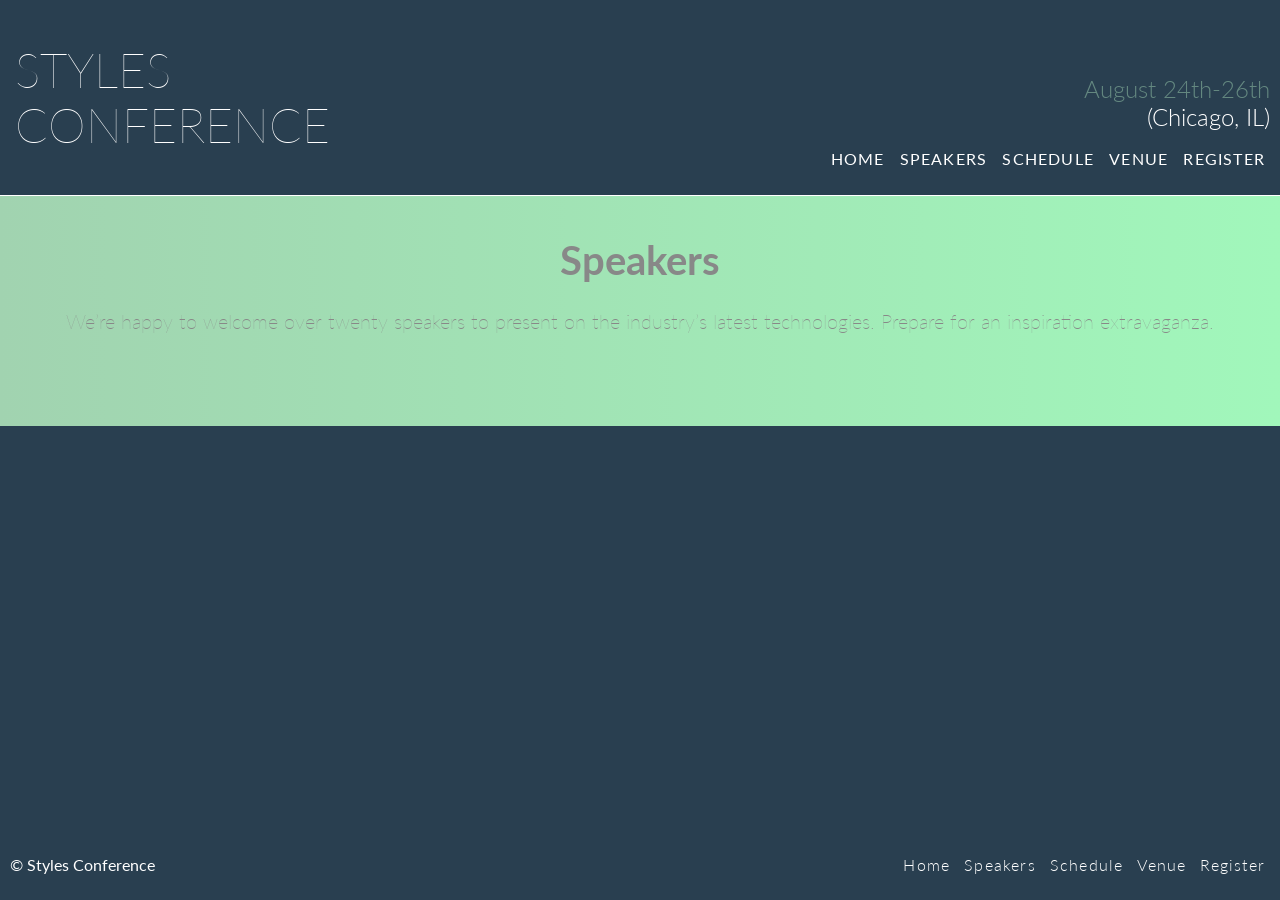
==== speakers.html @ 6d33dbda "add global css styles" ====
<!DOCTYPE html>
<html>

<head>
  <meta charset="utf-8">
  <meta name="viewport" content="width=device-width, initial-scale=1">
  <title>Speakers</title>
  <link rel="stylesheet" href="styles/normalize.css">
  <link rel="stylesheet" href="styles/global.css">
  <link rel="stylesheet" href="styles/main.css">
</head>

<body>
  <!--Header-->
  <header class="header flex-static">
    <div class="header-left">
      <h1 class="header-logo"><a href="index.html">Styles<br> Conference</a></h1>
    </div>
    <div class="header-right">
      <h2 class="header-dates">August 24th-26th <br><a href="venue.html">(Chicago, IL)</a></h2>
      <nav class="header-nav">
        <ul>
          <li><a href="/index.html">HOME</a></li>
          <li><a href="/speakers.html">SPEAKERS</a></li>
          <li><a href="/schedule.html">SCHEDULE</a></li>
          <li> <a href="/venue.html">VENUE</a></li>
          <li><a href="/register.html">REGISTER</a></li>
        </ul>
      </nav>
    </div>
  </header>

  <section id="hero-box">
  <h1>Speakers</h1>
  <p>We’re happy to welcome over twenty speakers to present on the industry’s latest technologies. Prepare for an inspiration extravaganza.</p>
  </section>
  <main>

  </main>

  <!--Footer-->
  <footer class="footer-box flex-static">
    <div class="footer-left">
      <p>&copy; Styles Conference</p>
    </div>
    <nav class="footer-nav footer-right">
      <ul>
        <li><a href="/index.html">Home</a></li>
        <li><a href="/speakers.html">Speakers</a></li>
        <li><a href="/schedule.html">Schedule</a></li>
        <li><a href="/venue.html">Venue</a></li>
        <li><a href="/register.html">Register</a></li>
      </ul>
    </nav>
  </footer>

</body>

</html>
---- styles/global.css ----
@import url('https://fonts.googleapis.com/css2?family=Lato:wght@100;300&display=swap');

 :root {
   --sea-green: #648880;
   --bg-blue: #293f50;
   --gray: #888;
   --cool-gray: #a9b2b9;
 }

 main {
   background-color: white;
 }

 /*GLOBAL SETS*/
 body {
   width: 100%;
   font-family: 'Lato', sans-serif;
   background-color: var(--bg-blue);
   color: white;
   box-sizing: content-box;
   min-height: 100vh;
   display: flex;
   flex-direction: column;
 }

 a {
   color: white;
 }

 a:hover {
   color: #648880;
 }

 img {
   width: 100%;
 }

 nav ul li {
   margin: 5px;
   letter-spacing: 1.2px;
 }

 .flex-static {
   display: flex;
   justify-content: space-between;
   align-items: flex-end;
 }

 /*HEADER SETS*/
 .header {
   min-height: 100px;
   border-bottom: 1px solid white;
   padding: 10px;
 }

 .header-left {}

 .header-right {
   text-align: right;
 }

 .header-logo {
   font-size: 48px;
   font-weight: 100;
   text-transform: uppercase;
   margin-left: 5px;
 }

 .header-dates {
   font-weight: 300;
   color: #648880;
 }

 .header-nav {
   letter-spacing: 1.2px;
   min-width: 50%;
 }

 /*FOOTER SETS*/
 .footer-box {
   font-size: 16px;
   padding: 10px;
   margin-top: auto;
 }

 .footer-left {}

 .footer-nav {
   font-weight: 300;
 }
---- styles/main.css ----
@import url('https://fonts.googleapis.com/css2?family=Lato:wght@100;300&display=swap');

:root {
  --sea-green: #648880;
  --bg-blue: #293f50;
  --gray: #888;
  --cool-gray: #a9b2b9;
}

/*INDEX SETS*/
#hero-box {
  background: linear-gradient(to right, #a1d3b0, #a1f7bb);
  font-weight: 100;
  text-align: center;
  font-size: 20px;
  color: var(--gray);
  min-height: 200px;
  padding: 15px;
}

#hero-content h2 {
  font-weight: 300;
  color: var(--sea-green);
}

.btn {
  border: 1px solid white;
  padding: 15px;
  border-radius: 10px;
  margin: 0 auto;
  width: 50%;
}

.btn a {
  color: var(--sea-green);
  font-weight: 300;
}

.btn:hover {
  background-color: var(--cool-gray);
}

.main-flex {
  display: flex;
  background-color: white;
  text-align: center;
  color: var(--cool-gray);
  justify-content: space-around;
  align-items: center;
  font-weight: 300;
  min-height: 400px;
}

.main-flex h3 {
  color: var(--sea-green);
}

.conf-card {
  width: 40%;
  padding: 10px;
}
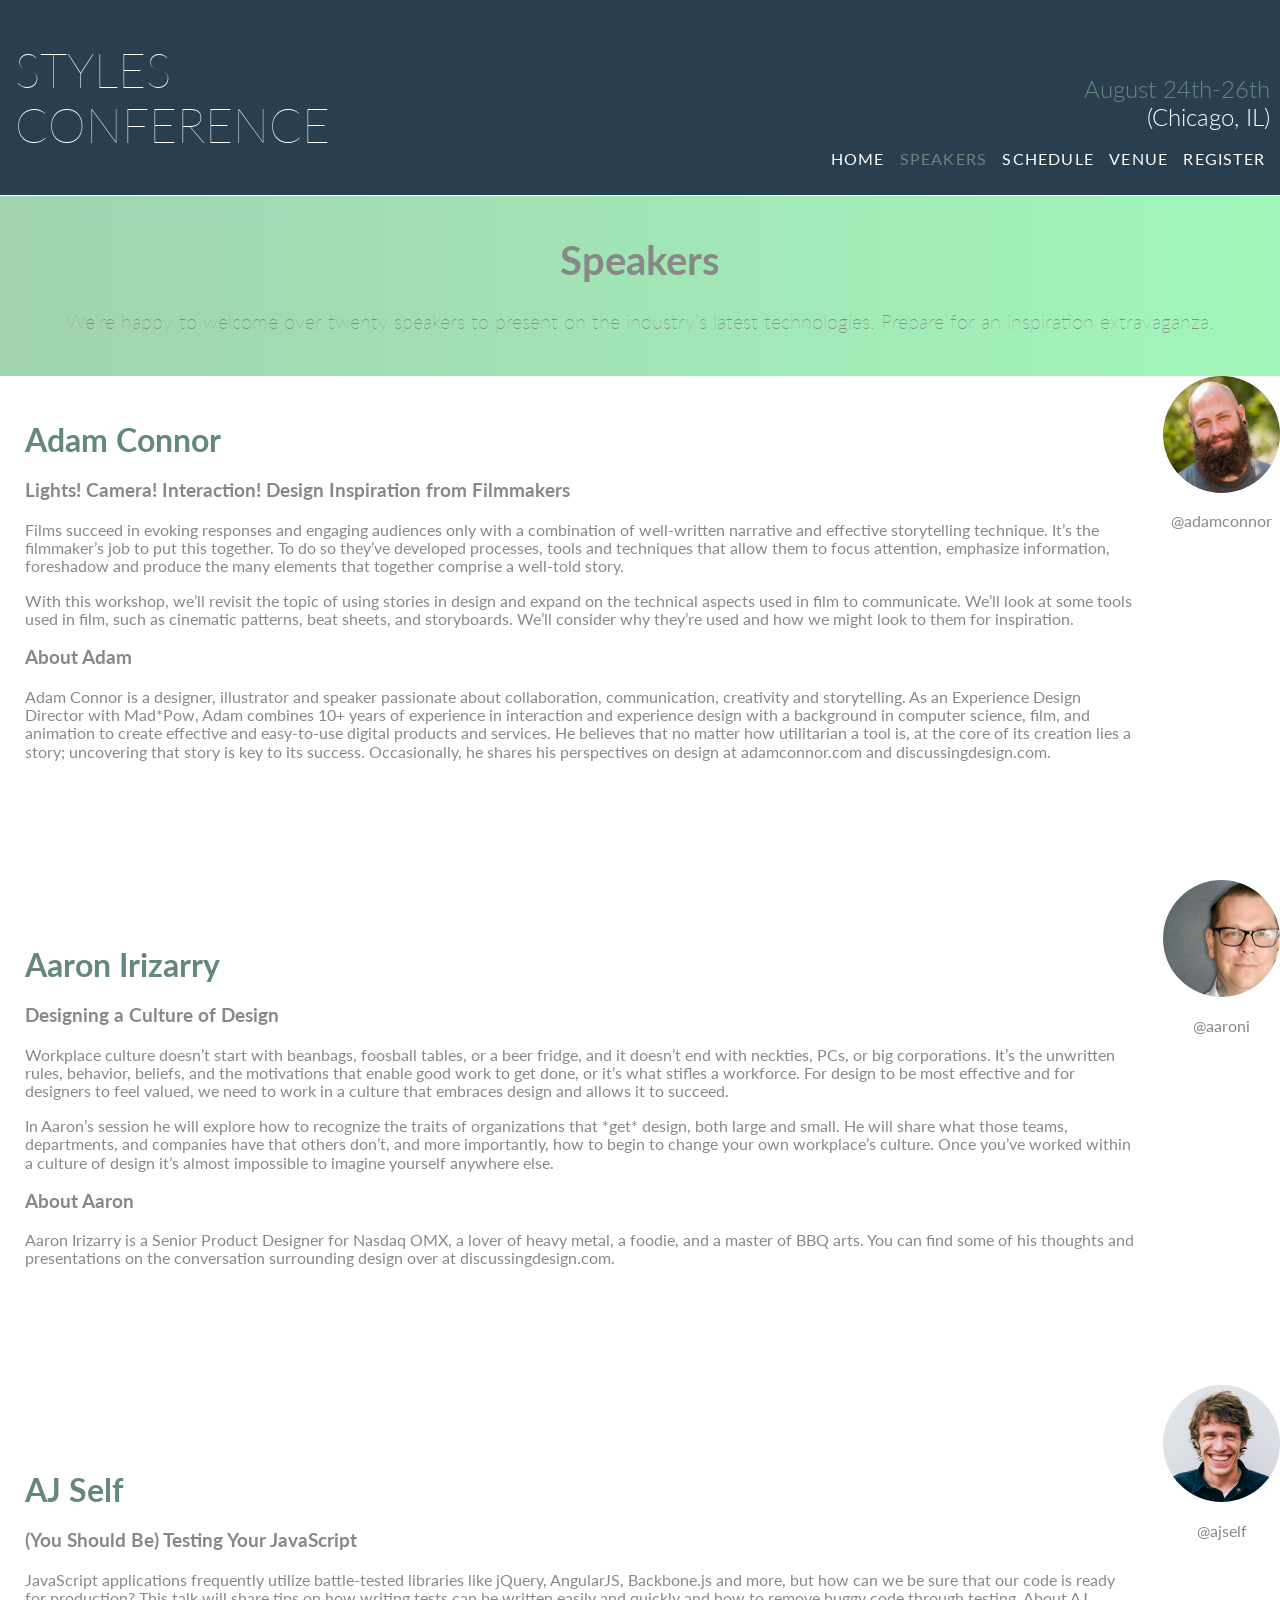
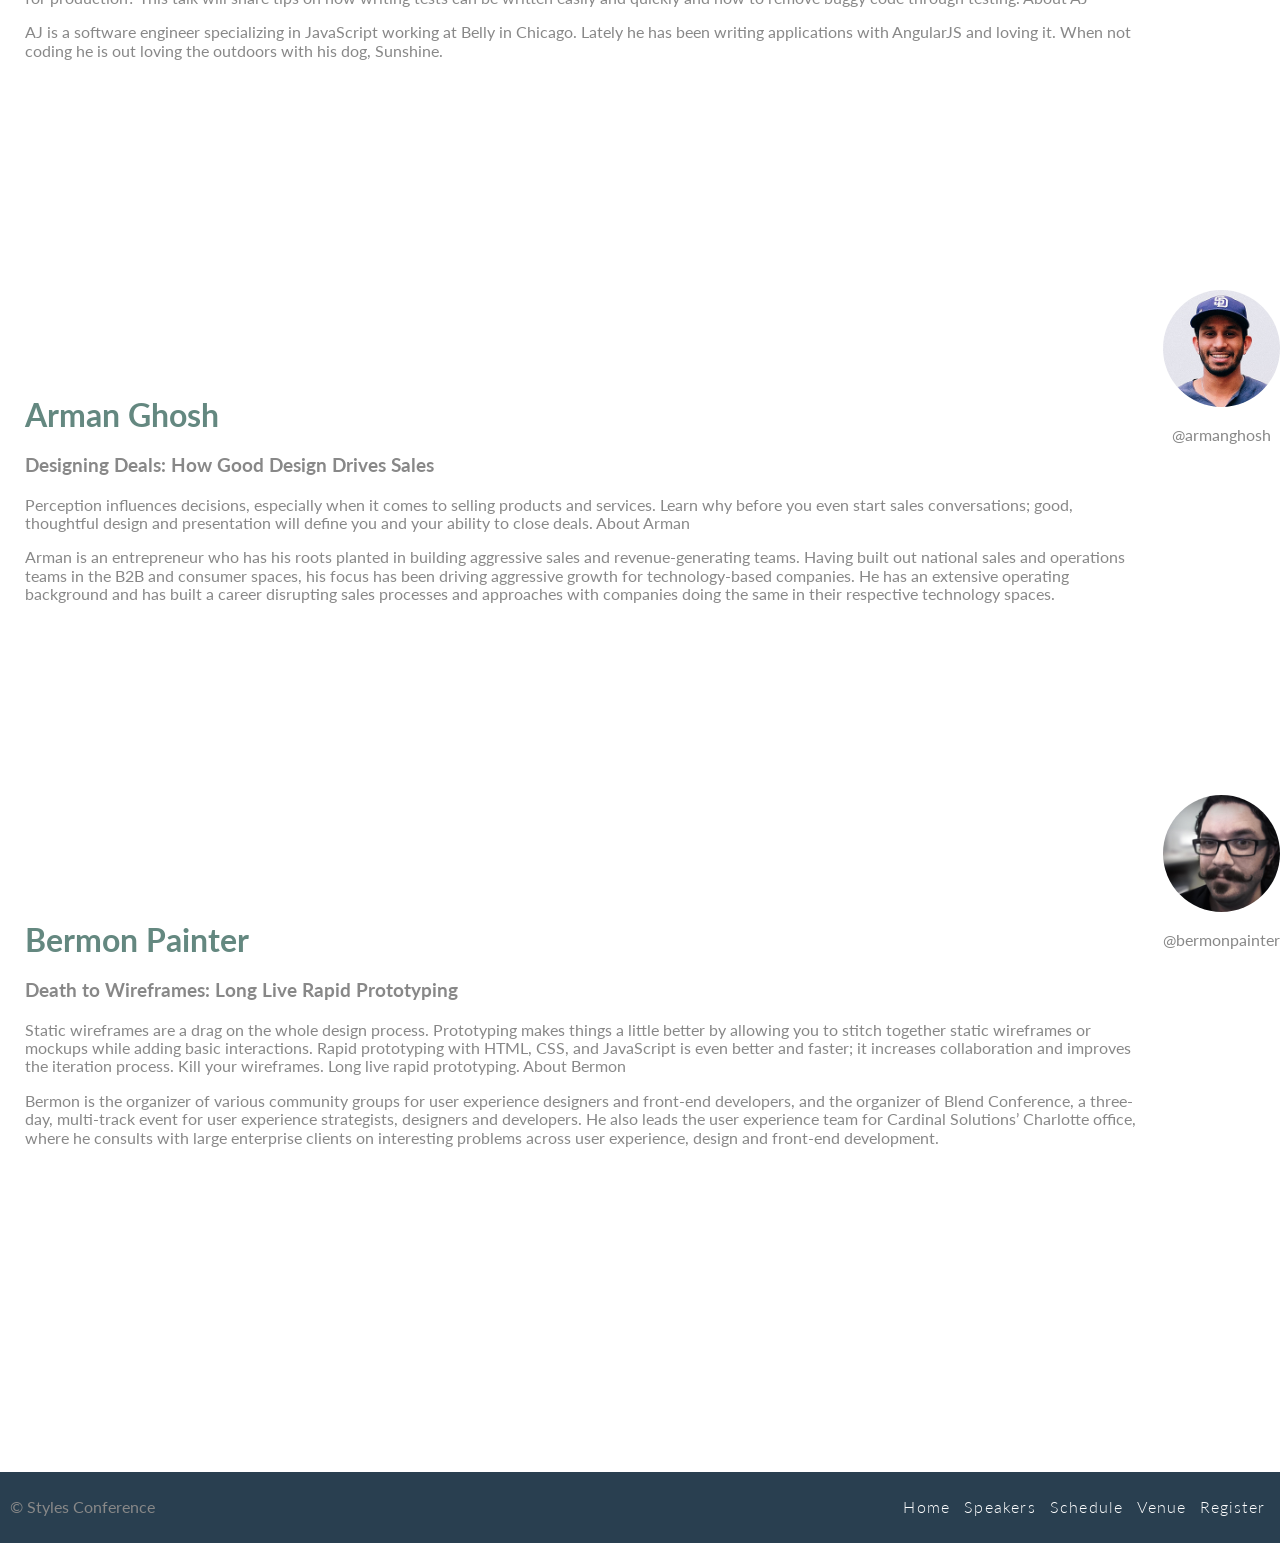
==== commit 46a2dee0: "add other pages and css styles" ====
--- a/speakers.html
+++ b/speakers.html
@@ -21,7 +21,7 @@
       <nav class="header-nav">
         <ul>
           <li><a href="/index.html">HOME</a></li>
-          <li><a href="/speakers.html">SPEAKERS</a></li>
+          <li><a href="/speakers.html" class="current-page">SPEAKERS</a></li>
           <li><a href="/schedule.html">SCHEDULE</a></li>
           <li> <a href="/venue.html">VENUE</a></li>
           <li><a href="/register.html">REGISTER</a></li>
@@ -29,12 +29,105 @@
       </nav>
     </div>
   </header>
+  <!--HERO SECTION-->
+  <section id="hero-box">
+    <h1>Speakers</h1>
+    <p>We’re happy to welcome over twenty speakers to present on the industry’s latest technologies. Prepare for an inspiration extravaganza.</p>
+  </section>
 
-  <section id="hero-box">
-  <h1>Speakers</h1>
-  <p>We’re happy to welcome over twenty speakers to present on the industry’s latest technologies. Prepare for an inspiration extravaganza.</p>
-  </section>
-  <main>
+  <!--MAIN CONTENT-->
+  <main class="content-row">
+    <article class="content-col">
+      <section class="speaker-text">
+        <h1>Adam Connor</h1>
+        <h3>Lights! Camera! Interaction! Design Inspiration from Filmmakers</h3>
+
+        <p>Films succeed in evoking responses and engaging audiences only with a combination of well-written narrative and effective storytelling technique. It’s the filmmaker’s job to put this together. To do so they’ve developed processes, tools
+          and techniques that allow them to focus attention, emphasize information, foreshadow and produce the many elements that together comprise a well-told story.</p>
+        <p> With this workshop, we’ll revisit the topic of using stories in design and expand on the technical aspects used in film to communicate. We’ll look at some tools used in film, such as cinematic patterns, beat sheets, and storyboards.
+          We’ll consider why they’re used and how we might look to them for inspiration.</p>
+        <h3>About Adam</h3>
+        <p> Adam Connor is a designer, illustrator and speaker passionate about collaboration, communication, creativity and storytelling. As an Experience Design Director with Mad*Pow, Adam combines 10+ years of experience in interaction and
+          experience design with a background in computer science, film, and animation to create effective and easy-to-use digital products and services. He believes that no matter how utilitarian a tool is, at the core of its creation lies a
+          story; uncovering that story is key to its success. Occasionally, he shares his perspectives on design at adamconnor.com and discussingdesign.com. </p>
+      </section>
+
+      <section class="speaker-text">
+        <h1>Aaron Irizarry</h1>
+        <h3>Designing a Culture of Design</h3>
+
+        <p>Workplace culture doesn’t start with beanbags, foosball tables, or a beer fridge, and it doesn’t end with neckties, PCs, or big corporations. It’s the unwritten rules, behavior, beliefs, and the motivations that enable good work to get
+          done, or it’s what stifles a workforce. For design to be most effective and for designers to feel valued, we need to work in a culture that embraces design and allows it to succeed.</p>
+        <p>In Aaron’s session he will explore how to recognize the traits of organizations that *get* design, both large and small. He will share what those teams, departments, and companies have that others don’t, and more importantly, how to
+          begin
+          to change your own workplace’s culture. Once you’ve worked within a culture of design it’s almost impossible to imagine yourself anywhere else.</p>
+
+        <h3>About Aaron</h3>
+        <p>Aaron Irizarry is a Senior Product Designer for Nasdaq OMX, a lover of heavy metal, a foodie, and a master of BBQ arts. You can find some of his thoughts and presentations on the conversation surrounding design over at
+          discussingdesign.com.</p>
+      </section>
+
+      <section class="speaker-text">
+        <h1>AJ Self</h1>
+        <h3>(You Should Be) Testing Your JavaScript</h3>
+
+        <p>JavaScript applications frequently utilize battle-tested libraries like jQuery, AngularJS, Backbone.js and more, but how can we be sure that our code is ready for production? This talk will share tips on how writing tests can be written
+          easily and quickly and how to remove buggy code through testing.
+          About AJ</p>
+        <p>AJ is a software engineer specializing in JavaScript working at Belly in Chicago. Lately he has been writing applications with AngularJS and loving it. When not coding he is out loving the outdoors with his dog, Sunshine.</p>
+      </section>
+
+      <section class="speaker-text">
+        <h1>Arman Ghosh</h1>
+        <h3>Designing Deals: How Good Design Drives Sales</h3>
+
+        <p>Perception influences decisions, especially when it comes to selling products and services. Learn why before you even start sales conversations; good, thoughtful design and presentation will define you and your ability to close deals.
+          About Arman</p>
+
+        <p>Arman is an entrepreneur who has his roots planted in building aggressive sales and revenue-generating teams. Having built out national sales and operations teams in the B2B and consumer spaces, his focus has been driving aggressive growth
+          for technology-based companies. He has an extensive operating background and has built a career disrupting sales processes and approaches with companies doing the same in their respective technology spaces.</p>
+      </section>
+
+      <section class="speaker-text">
+        <h1>Bermon Painter</h1>
+        <h3>Death to Wireframes: Long Live Rapid Prototyping</h3>
+
+        <p>Static wireframes are a drag on the whole design process. Prototyping makes things a little better by allowing you to stitch together static wireframes or mockups while adding basic interactions. Rapid prototyping with HTML, CSS, and
+          JavaScript is even better and faster; it increases collaboration and improves the iteration process. Kill your wireframes. Long live rapid prototyping.
+          About Bermon</p>
+
+        <p>Bermon is the organizer of various community groups for user experience designers and front-end developers, and the organizer of Blend Conference, a three-day, multi-track event for user experience strategists, designers and developers. He
+          also leads the user experience team for Cardinal Solutions’ Charlotte office, where he consults with large enterprise clients on interesting problems across user experience, design and front-end development.</p>
+      </section>
+
+    </article>
+
+    <aside class="speaker-col">
+      <div class="speaker-right">
+        <img src="images/adam-connor.jpg" class="speaker-img" alt="Speaker">
+        <p>@adamconnor</p>
+      </div>
+
+      <div class="speaker-right">
+        <img src="images/aaron-irizarry.jpg" class="speaker-img" alt="Speaker">
+        <p>@aaroni</p>
+      </div>
+
+      <div class="speaker-right">
+        <img src="images/aj-self.jpg" class="speaker-img" alt="Speaker">
+        <p>@ajself</p>
+      </div>
+
+      <div class="speaker-right">
+        <img src="images/arman-ghosh.jpg" class="speaker-img" alt="Speaker">
+        <p>@armanghosh</p>
+      </div>
+
+      <div class="speaker-right">
+        <img src="images/bermon-painter.jpg" class="speaker-img" alt="Speaker">
+        <p>@bermonpainter</p>
+      </div>
+    </aside>
 
   </main>
 
--- a/styles/global.css
+++ b/styles/global.css
@@ -38,6 +38,10 @@
  nav ul li {
    margin: 5px;
    letter-spacing: 1.2px;
+ }
+
+ .current-page {
+   color: var(--sea-green);
  }
 
  .flex-static {
@@ -88,3 +92,5 @@
  .footer-nav {
    font-weight: 300;
  }
+
+ /*MEDIA QUERIES*/
--- a/styles/main.css
+++ b/styles/main.css
@@ -7,21 +7,31 @@
   --cool-gray: #a9b2b9;
 }
 
-/*INDEX SETS*/
+/*LAYOUT SETS*/
 #hero-box {
   background: linear-gradient(to right, #a1d3b0, #a1f7bb);
   font-weight: 100;
   text-align: center;
   font-size: 20px;
   color: var(--gray);
-  min-height: 200px;
+  min-height: 150px;
   padding: 15px;
 }
 
 #hero-content h2 {
   font-weight: 300;
-  color: var(--sea-green);
 }
+
+.content-row {
+  display: flex;
+
+}
+
+.content-col {
+  padding: 25px;
+}
+
+/*INDEX SETS*/
 
 .btn {
   border: 1px solid white;
@@ -59,3 +69,48 @@
   width: 40%;
   padding: 10px;
 }
+
+/*SPEAKERS SETS*/
+.speaker-text {
+  margin-bottom: 25px;
+  min-height: 500px;
+}
+
+.speaker-text h1 {
+  color: var(--sea-green);
+}
+
+.speaker-text h3, p {
+    color: var(--gray);
+}
+
+
+.speaker-right {
+  text-align: center;
+  margin-bottom: 350px;
+
+}
+
+.speaker-img {
+  border-radius: 50%;
+  width: 100%;
+}
+
+/*VENUE SETS*/
+.content-col h1 {
+  color: var(--sea-green);
+}
+
+.content-col h3, p {
+    color: var(--gray);
+}
+
+.venue-left {
+width: 150px;
+padding: 20px;
+
+}
+
+.venue-right {
+margin: 20px;
+}
